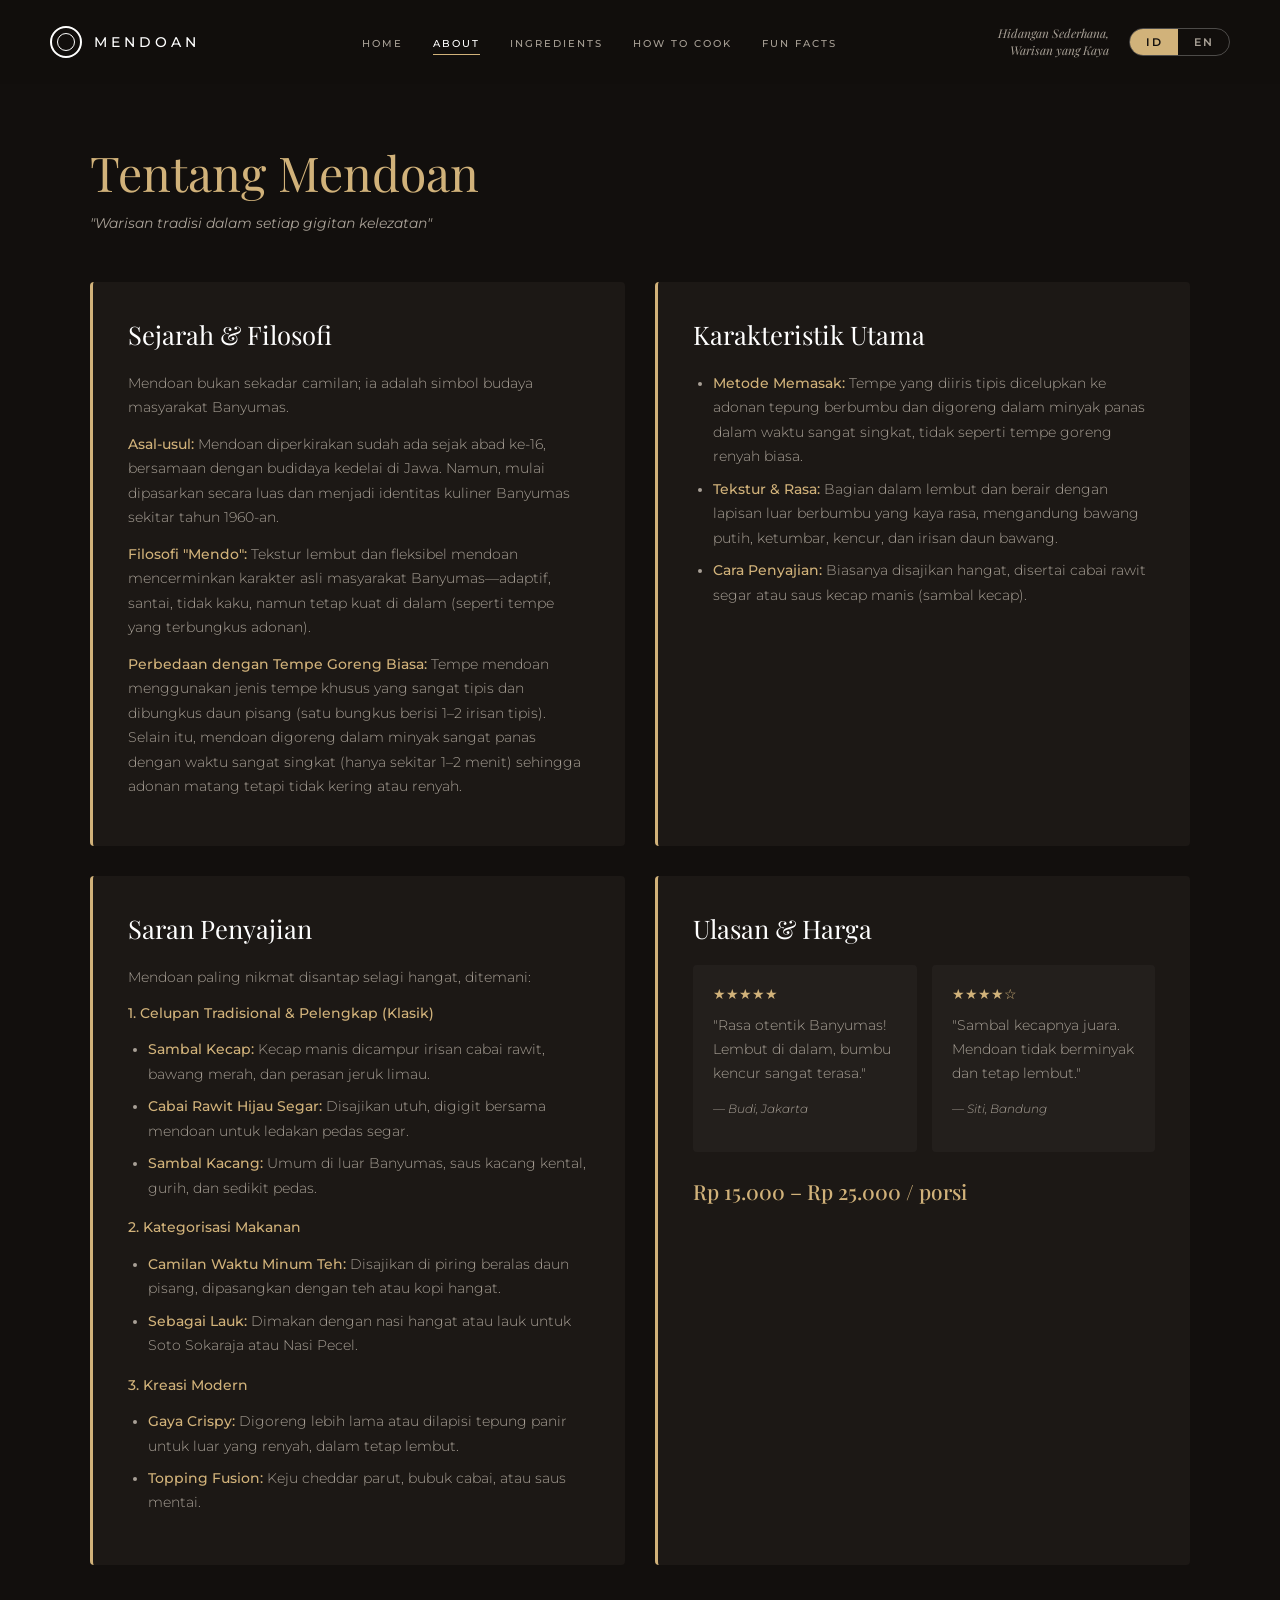
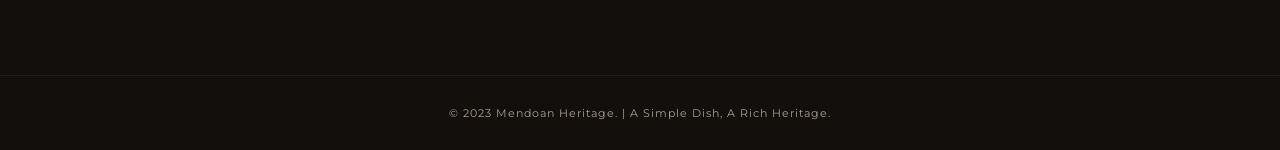
==== about.html @ 546bf76a "Add files via upload" ====
<!DOCTYPE html>
<html lang="id">
<head>
    <meta charset="UTF-8">
    <meta name="viewport" content="width=device-width, initial-scale=1.0">
    <title>Mendoan - About</title>
    <link href="https://fonts.googleapis.com/css2?family=Playfair+Display:ital,wght@0,400;0,600;1,400&family=Montserrat:wght@300;400;500;600&display=swap" rel="stylesheet">
    <link rel="stylesheet" href="style.css">
</head>
<body>

    <header>
        <a href="index.html" class="logo-container">
            <div class="logo-icon"></div>
            <div class="logo-text">MENDOAN</div>
        </a>
        <nav>
            <ul>
                <li><a href="index.html">HOME</a></li>
                <li><a href="about.html" class="active">ABOUT</a></li>
                <li><a href="recipe.html">INGREDIENTS</a></li>
                <li><a href="cooking.html">HOW TO COOK</a></li>
                <li><a href="funfact.html">FUN FACTS</a></li>
            </ul>
        </nav>
        <div class="header-right">
            <div class="header-tagline">
                <span data-lang="id" class="lang-show">Hidangan Sederhana,<br>Warisan yang Kaya</span>
                <span data-lang="en">A Simple Dish,<br>A Rich Heritage</span>
            </div>
            <div class="lang-toggle">
                <button type="button" class="lang-btn active" data-lang-btn="id">ID</button>
                <button type="button" class="lang-btn" data-lang-btn="en">EN</button>
            </div>
        </div>
    </header>

    <main class="inner-page">
        <h2 class="section-title">
            <span data-lang="id" class="lang-show">Tentang Mendoan</span>
            <span data-lang="en">About Mendoan</span>
        </h2>
        <p class="section-subtitle">
            <span data-lang="id" class="lang-show">"Warisan tradisi dalam setiap gigitan kelezatan"</span>
            <span data-lang="en">"A legacy of tradition in every bite of deliciousness"</span>
        </p>

        <div class="grid-2">
            <div class="card">
                <h3>
                    <span data-lang="id" class="lang-show">Sejarah &amp; Filosofi</span>
                    <span data-lang="en">History &amp; Philosophy</span>
                </h3>
                <div data-lang="id" class="lang-show">
                    <p>Mendoan bukan sekadar camilan; ia adalah simbol budaya masyarakat Banyumas.</p>
                    <p><strong>Asal-usul:</strong> Mendoan diperkirakan sudah ada sejak abad ke-16, bersamaan dengan budidaya kedelai di Jawa. Namun, mulai dipasarkan secara luas dan menjadi identitas kuliner Banyumas sekitar tahun 1960-an.</p>
                    <p><strong>Filosofi "Mendo":</strong> Tekstur lembut dan fleksibel mendoan mencerminkan karakter asli masyarakat Banyumas—adaptif, santai, tidak kaku, namun tetap kuat di dalam (seperti tempe yang terbungkus adonan).</p>
                    <p><strong>Perbedaan dengan Tempe Goreng Biasa:</strong> Tempe mendoan menggunakan jenis tempe khusus yang sangat tipis dan dibungkus daun pisang (satu bungkus berisi 1–2 irisan tipis). Selain itu, mendoan digoreng dalam minyak sangat panas dengan waktu sangat singkat (hanya sekitar 1–2 menit) sehingga adonan matang tetapi tidak kering atau renyah.</p>
                </div>
                <div data-lang="en">
                    <p>Mendoan is not just a snack; it is a cultural symbol of the Banyumas people.</p>
                    <p><strong>Origins:</strong> Mendoan is estimated to have existed since the 16th century, alongside the cultivation of soybeans in Java. However, it began to be widely marketed and became the culinary identity of Banyumas around the 1960s.</p>
                    <p><strong>The "Mendo" Philosophy:</strong> The soft and flexible texture of mendoan reflects the true character of the Banyumas people—adaptive, easygoing, and not rigid, yet remaining strong on the inside.</p>
                    <p><strong>Difference from Regular Fried Tempeh:</strong> Tempeh mendoan uses a special type of tempeh that is very thin and wrapped in banana leaves. Additionally, mendoan is deep-fried in very hot oil for a very short time (only about 1–2 minutes) so that the batter is cooked but not dry or crispy.</p>
                </div>
            </div>

            <div class="card">
                <h3>
                    <span data-lang="id" class="lang-show">Karakteristik Utama</span>
                    <span data-lang="en">Main Characteristics</span>
                </h3>
                <div data-lang="id" class="lang-show">
                    <ul>
                        <li><strong>Metode Memasak:</strong> Tempe yang diiris tipis dicelupkan ke adonan tepung berbumbu dan digoreng dalam minyak panas dalam waktu sangat singkat, tidak seperti tempe goreng renyah biasa.</li>
                        <li><strong>Tekstur &amp; Rasa:</strong> Bagian dalam lembut dan berair dengan lapisan luar berbumbu yang kaya rasa, mengandung bawang putih, ketumbar, kencur, dan irisan daun bawang.</li>
                        <li><strong>Cara Penyajian:</strong> Biasanya disajikan hangat, disertai cabai rawit segar atau saus kecap manis (sambal kecap).</li>
                    </ul>
                </div>
                <div data-lang="en">
                    <ul>
                        <li><strong>Cooking Method:</strong> Thinly sliced tempeh is dipped in a seasoned flour batter and fried in hot oil for a very short time, unlike regular deep-fried crispy tempeh.</li>
                        <li><strong>Texture &amp; Taste:</strong> It has a soft, juicy interior with a flavorful, spiced outer coating containing garlic, coriander, kencur, and sliced scallions.</li>
                        <li><strong>Serving Style:</strong> It is usually served hot, accompanied by fresh bird's eye chili or a sweet soy sauce dip.</li>
                    </ul>
                </div>
            </div>
        </div>

        <div class="grid-2">
            <div class="card">
                <h3>
                    <span data-lang="id" class="lang-show">Saran Penyajian</span>
                    <span data-lang="en">Serving Suggestions</span>
                </h3>
                <div data-lang="id" class="lang-show">
                    <p>Mendoan paling nikmat disantap selagi hangat, ditemani:</p>
                    <p><strong>1. Celupan Tradisional &amp; Pelengkap (Klasik)</strong></p>
                    <ul>
                        <li><strong>Sambal Kecap:</strong> Kecap manis dicampur irisan cabai rawit, bawang merah, dan perasan jeruk limau.</li>
                        <li><strong>Cabai Rawit Hijau Segar:</strong> Disajikan utuh, digigit bersama mendoan untuk ledakan pedas segar.</li>
                        <li><strong>Sambal Kacang:</strong> Umum di luar Banyumas, saus kacang kental, gurih, dan sedikit pedas.</li>
                    </ul>
                    <p><strong>2. Kategorisasi Makanan</strong></p>
                    <ul>
                        <li><strong>Camilan Waktu Minum Teh:</strong> Disajikan di piring beralas daun pisang, dipasangkan dengan teh atau kopi hangat.</li>
                        <li><strong>Sebagai Lauk:</strong> Dimakan dengan nasi hangat atau lauk untuk Soto Sokaraja atau Nasi Pecel.</li>
                    </ul>
                    <p><strong>3. Kreasi Modern</strong></p>
                    <ul>
                        <li><strong>Gaya Crispy:</strong> Digoreng lebih lama atau dilapisi tepung panir untuk luar yang renyah, dalam tetap lembut.</li>
                        <li><strong>Topping Fusion:</strong> Keju cheddar parut, bubuk cabai, atau saus mentai.</li>
                    </ul>
                </div>
                <div data-lang="en">
                    <p>Mendoan is best enjoyed while still hot, accompanied by:</p>
                    <p><strong>1. Traditional Dips &amp; Accompaniments (The Classics)</strong></p>
                    <ul>
                        <li><strong>Sweet Soy Sauce Chili (Sambal Kecap):</strong> Sweet soy sauce mixed with sliced bird's eye chilies, shallots, and lime juice.</li>
                        <li><strong>Fresh Green Chilies:</strong> Served with whole, raw green bird's eye chilies.</li>
                        <li><strong>Peanut Sauce:</strong> Common outside its hometown, a thick, savory, slightly spicy peanut dip.</li>
                    </ul>
                    <p><strong>2. Meal Categorization</strong></p>
                    <ul>
                        <li><strong>As a Tea-Time Snack:</strong> Served on banana leaves with hot tea or coffee.</li>
                        <li><strong>As a Side Dish:</strong> Eaten with warm rice or served with Soto Sokaraja or Nasi Pecel.</li>
                    </ul>
                    <p><strong>3. Modern Twists</strong></p>
                    <ul>
                        <li><strong>Crispy Style:</strong> Fried longer or coated in breadcrumbs for a crunchy exterior with a tender inside.</li>
                        <li><strong>Fusion Toppings:</strong> Shredded cheddar, chili powder, or mentai sauce.</li>
                    </ul>
                </div>
            </div>

            <div class="card">
                <h3>
                    <span data-lang="id" class="lang-show">Ulasan &amp; Harga</span>
                    <span data-lang="en">Reviews &amp; Price</span>
                </h3>
                <div class="reviews-container">
                    <div class="review-box">
                        <div class="stars">★★★★★</div>
                        <p data-lang="id" class="lang-show">"Rasa otentik Banyumas! Lembut di dalam, bumbu kencur sangat terasa."</p>
                        <p data-lang="en">"Authentic Banyumas flavor! Soft inside, the kencur spice really shines."</p>
                        <p class="review-author">— Budi, Jakarta</p>
                    </div>
                    <div class="review-box">
                        <div class="stars">★★★★☆</div>
                        <p data-lang="id" class="lang-show">"Sambal kecapnya juara. Mendoan tidak berminyak dan tetap lembut."</p>
                        <p data-lang="en">"The sweet soy chili dip is superb. Not oily and stays soft."</p>
                        <p class="review-author">— Siti, Bandung</p>
                    </div>
                </div>
                <div class="price-tag">Rp 15.000 – Rp 25.000 / porsi</div>
            </div>
        </div>
    </main>

    <footer>
        <p>&copy; 2023 Mendoan Heritage. | A Simple Dish, A Rich Heritage.</p>
    </footer>
    <script src="script.js"></script>
</body>
</html>
---- style.css ----
* { margin: 0; padding: 0; box-sizing: border-box; }

:root {
    --bg-dark: #120f0d;
    --bg-card: #1c1815;
    --text-main: #f1ebe3;
    --text-muted: #a8a096;
    --accent-gold: #d1b27a;
    --font-heading: 'Playfair Display', serif;
    --font-body: 'Montserrat', sans-serif;
}

body {
    background-color: var(--bg-dark);
    color: var(--text-main);
    font-family: var(--font-body);
    overflow-x: hidden;
    min-height: 100vh;
}

/* ===== HEADER ===== */
header {
    display: flex;
    justify-content: space-between;
    align-items: center;
    padding: 25px 50px;
    position: fixed;
    width: 100%;
    top: 0;
    z-index: 1000;
    background-color: rgba(18, 15, 13, 0.95);
    backdrop-filter: blur(8px);
}

.logo-container {
    display: flex;
    align-items: center;
    gap: 12px;
    text-decoration: none;
}

.logo-icon {
    width: 32px; height: 32px;
    border: 2px solid #fff;
    border-radius: 50%;
    position: relative;
}
.logo-icon::after {
    content: '';
    position: absolute;
    top: 50%; left: 50%;
    transform: translate(-50%, -50%);
    width: 16px; height: 16px;
    border: 1px solid #fff;
    border-radius: 50%;
}

.logo-text {
    letter-spacing: 4px;
    font-size: 0.85rem;
    font-weight: 500;
    text-transform: uppercase;
    color: #fff;
}

nav ul {
    display: flex;
    list-style: none;
    gap: 30px;
    align-items: center;
}

nav a {
    color: var(--text-muted);
    text-decoration: none;
    font-size: 0.65rem;
    letter-spacing: 2px;
    text-transform: uppercase;
    font-weight: 500;
    transition: color 0.3s;
    padding-bottom: 4px;
    border-bottom: 1px solid transparent;
}

nav a:hover,
nav a.active {
    color: #fff;
    border-bottom-color: var(--accent-gold);
}

.header-right {
    display: flex;
    align-items: center;
    gap: 20px;
}

.header-tagline {
    font-family: var(--font-heading);
    font-style: italic;
    font-size: 0.75rem;
    color: var(--text-muted);
    text-align: right;
    line-height: 1.4;
}

/* ===== LANGUAGE TOGGLE ===== */
.lang-toggle {
    display: flex;
    border: 1px solid rgba(255,255,255,0.25);
    border-radius: 20px;
    overflow: hidden;
}

.lang-btn {
    padding: 6px 16px;
    font-size: 0.7rem;
    letter-spacing: 1.5px;
    color: var(--text-muted);
    background: transparent;
    border: none;
    cursor: pointer;
    font-family: var(--font-body);
    font-weight: 600;
    transition: all 0.3s;
}

.lang-btn:hover { color: #fff; }

.lang-btn.active {
    background-color: var(--accent-gold);
    color: var(--bg-dark);
}

/* ===== LANGUAGE VISIBILITY ===== */
/* Default: semua bahasa disembunyikan */
[data-lang] { display: none; }
/* Khusus span & link yang ingin muncul sebagai inline */
span[data-lang].lang-show { display: inline; }
/* Konten utama (block) yang muncul */
div[data-lang].lang-show,
p[data-lang].lang-show,
ul[data-lang].lang-show,
ol[data-lang].lang-show,
h2[data-lang].lang-show,
h3[data-lang].lang-show { display: block; }
/* LI di dalam list */
li[data-lang].lang-show { display: list-item; }

/* ===== HOME PAGE ===== */
#home {
    position: relative;
    width: 100%;
    min-height: 100vh;
    display: flex;
    align-items: center;
    padding: 0 5%;
    overflow: hidden;
}

.hero-image {
    position: absolute;
    top: 0;
    right: 0;
    width: 80%;
    height: 100%;
    z-index: 1;
}

.hero-image img {
    width: 100%;
    height: 100%;
    object-fit: cover;
    display: block;
}

.hero-overlay {
    position: absolute;
    top: 0;
    left: 0;
    width: 100%;
    height: 100%;
    background: linear-gradient(
        to right,
        rgba(18,15,13,1) 0%,
        rgba(18,15,13,0.85) 30%,
        rgba(18,15,13,0.3) 70%,
        rgba(18,15,13,0) 100%
    );
    pointer-events: none;
}

.hero-text {
    position: relative;
    z-index: 2;
    max-width: 45%;
}

.hero-subtitle {
    font-size: 0.65rem;
    letter-spacing: 4px;
    color: var(--accent-gold);
    text-transform: uppercase;
    margin-bottom: 25px;
    font-weight: 500;
}

.hero-title {
    font-family: var(--font-heading);
    font-size: 5.5rem;
    line-height: 1;
    font-weight: 400;
    color: #fff;
    margin-bottom: 20px;
    letter-spacing: -2px;
}

.divider {
    width: 40px;
    height: 1px;
    background-color: var(--text-muted);
    margin-bottom: 25px;
    opacity: 0.5;
}

.hero-desc {
    color: #ddd;
    font-size: 0.95rem;
    line-height: 1.8;
    margin-bottom: 40px;
    font-weight: 300;
}

.btn {
    display: inline-block;
    padding: 14px 32px;
    border: none;
    color: #fff;
    background-color: #d99b30;
    text-decoration: none;
    text-transform: uppercase;
    font-size: 0.7rem;
    letter-spacing: 2px;
    font-weight: 600;
    transition: all 0.3s;
    cursor: pointer;
}

.btn:hover {
    background-color: #c4861f;
}

.pagination {
    position: absolute;
    bottom: 40px;
    right: 50px;
    font-size: 0.7rem;
    letter-spacing: 2px;
    color: var(--text-muted);
    font-weight: 500;
    z-index: 3;
}
.pagination span { color: #fff; }

/* ===== INNER PAGES ===== */
.inner-page {
    padding: 140px 50px 80px;
    max-width: 1200px;
    margin: 0 auto;
}

.section-title {
    font-family: var(--font-heading);
    font-size: 3rem;
    margin-bottom: 10px;
    color: var(--accent-gold);
    font-weight: 400;
}

.section-subtitle {
    color: var(--text-muted);
    margin-bottom: 50px;
    font-style: italic;
    font-size: 0.9rem;
}

.grid-2 {
    display: grid;
    grid-template-columns: 1fr 1fr;
    gap: 30px;
    margin-bottom: 30px;
}

.card {
    background-color: var(--bg-card);
    padding: 35px;
    border-radius: 4px;
    border-left: 3px solid var(--accent-gold);
}

.card h3 {
    font-family: var(--font-heading);
    font-size: 1.6rem;
    margin-bottom: 20px;
    color: #fff;
    font-weight: 400;
}

.card p, .card ul, .card ol {
    color: var(--text-muted);
    font-size: 0.85rem;
    line-height: 1.8;
    font-weight: 300;
}

.card p { margin-bottom: 12px; }
.card ul, .card ol { padding-left: 20px; margin-bottom: 15px; }
.card li { margin-bottom: 8px; }
.card strong { color: var(--accent-gold); font-weight: 500; }

.reviews-container {
    display: flex;
    gap: 15px;
    margin-top: 20px;
}

.review-box {
    background-color: rgba(255,255,255,0.03);
    padding: 20px;
    border-radius: 4px;
    flex: 1;
}

.review-box .stars {
    color: var(--accent-gold);
    margin-bottom: 10px;
    font-size: 0.9rem;
}

.review-author {
    font-size: 0.75rem !important;
    margin-top: 10px;
    font-style: italic;
}

.price-tag {
    font-size: 1.3rem;
    color: var(--accent-gold);
    font-weight: 500;
    margin-top: 25px;
    font-family: var(--font-heading);
}

.video-container {
    position: relative;
    padding-bottom: 56.25%;
    height: 0;
    overflow: hidden;
    border-radius: 6px;
    margin-bottom: 40px;
    box-shadow: 0 10px 30px rgba(0,0,0,0.6);
}
.video-container iframe {
    position: absolute;
    top: 0; left: 0;
    width: 100%; height: 100%;
    border: none;
}

.funfact-grid {
    display: grid;
    grid-template-columns: repeat(auto-fit, minmax(280px, 1fr));
    gap: 25px;
}

.funfact-card {
    background-color: var(--bg-card);
    padding: 30px;
    border-radius: 4px;
    border-top: 3px solid var(--accent-gold);
    transition: transform 0.3s;
}
.funfact-card:hover { transform: translateY(-5px); }

.funfact-number {
    font-family: var(--font-heading);
    font-size: 2.5rem;
    color: var(--accent-gold);
    margin-bottom: 15px;
    line-height: 1;
    opacity: 0.6;
}

.funfact-card h3 {
    font-family: var(--font-heading);
    color: #fff;
    font-size: 1.3rem;
    margin-bottom: 15px;
    font-weight: 400;
}

.funfact-card p {
    color: var(--text-muted);
    font-size: 0.85rem;
    line-height: 1.8;
    font-weight: 300;
}

footer {
    text-align: center;
    padding: 30px;
    color: var(--text-muted);
    font-size: 0.7rem;
    letter-spacing: 1px;
    border-top: 1px solid rgba(255,255,255,0.05);
}

/* ===== RESPONSIVE ===== */
@media (max-width: 1024px) {
    .hero-title { font-size: 4.5rem; }
}

@media (max-width: 768px) {
    header { padding: 15px 20px; flex-direction: column; gap: 12px; }
    nav ul { gap: 12px; flex-wrap: wrap; justify-content: center; }
    .header-tagline { display: none; }

    #home { padding: 160px 20px 60px; align-items: flex-end; }
    .hero-image {
        width: 100%;
        height: 100%;
    }
    .hero-overlay {
        background: linear-gradient(
            to top,
            rgba(18,15,13,1) 0%,
            rgba(18,15,13,0.9) 50%,
            rgba(18,15,13,0.3) 100%
        );
    }
    .hero-text { max-width: 100%; text-align: center; }
    .hero-title { font-size: 3.5rem; }
    .divider { margin: 20px auto; }
    .hero-desc { margin: 0 auto 30px; }
    .pagination { display: none; }

    .grid-2 { grid-template-columns: 1fr; }
    .reviews-container { flex-direction: column; }
    .inner-page { padding: 180px 20px 60px; }
    .section-title { font-size: 2.2rem; }
}
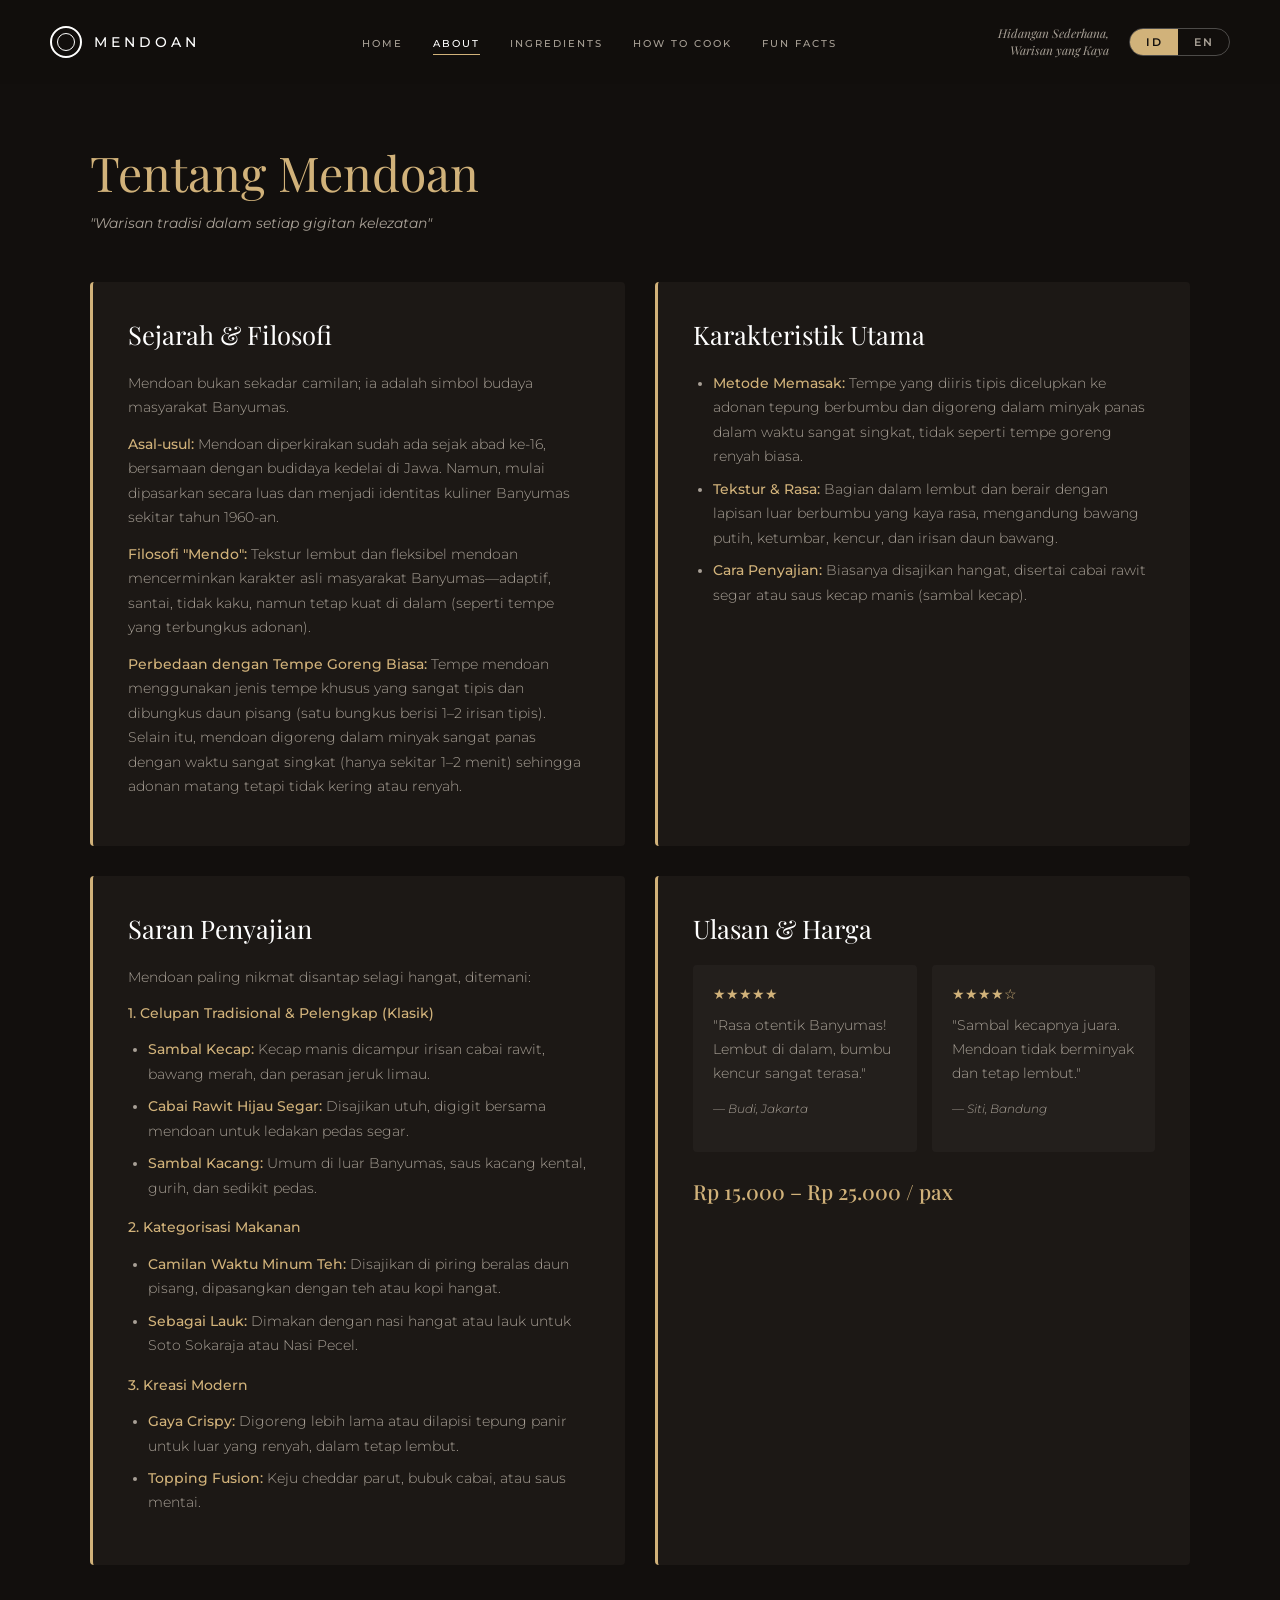
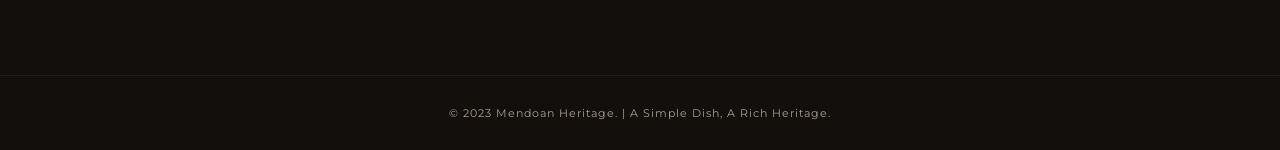
==== commit 9e465922: "Update about.html" ====
--- a/about.html
+++ b/about.html
@@ -152,7 +152,7 @@
                         <p class="review-author">— Siti, Bandung</p>
                     </div>
                 </div>
-                <div class="price-tag">Rp 15.000 – Rp 25.000 / porsi</div>
+                <div class="price-tag">Rp 15.000 – Rp 25.000 / pax</div>
             </div>
         </div>
     </main>
@@ -162,4 +162,4 @@
     </footer>
     <script src="script.js"></script>
 </body>
-</html>+</html>
